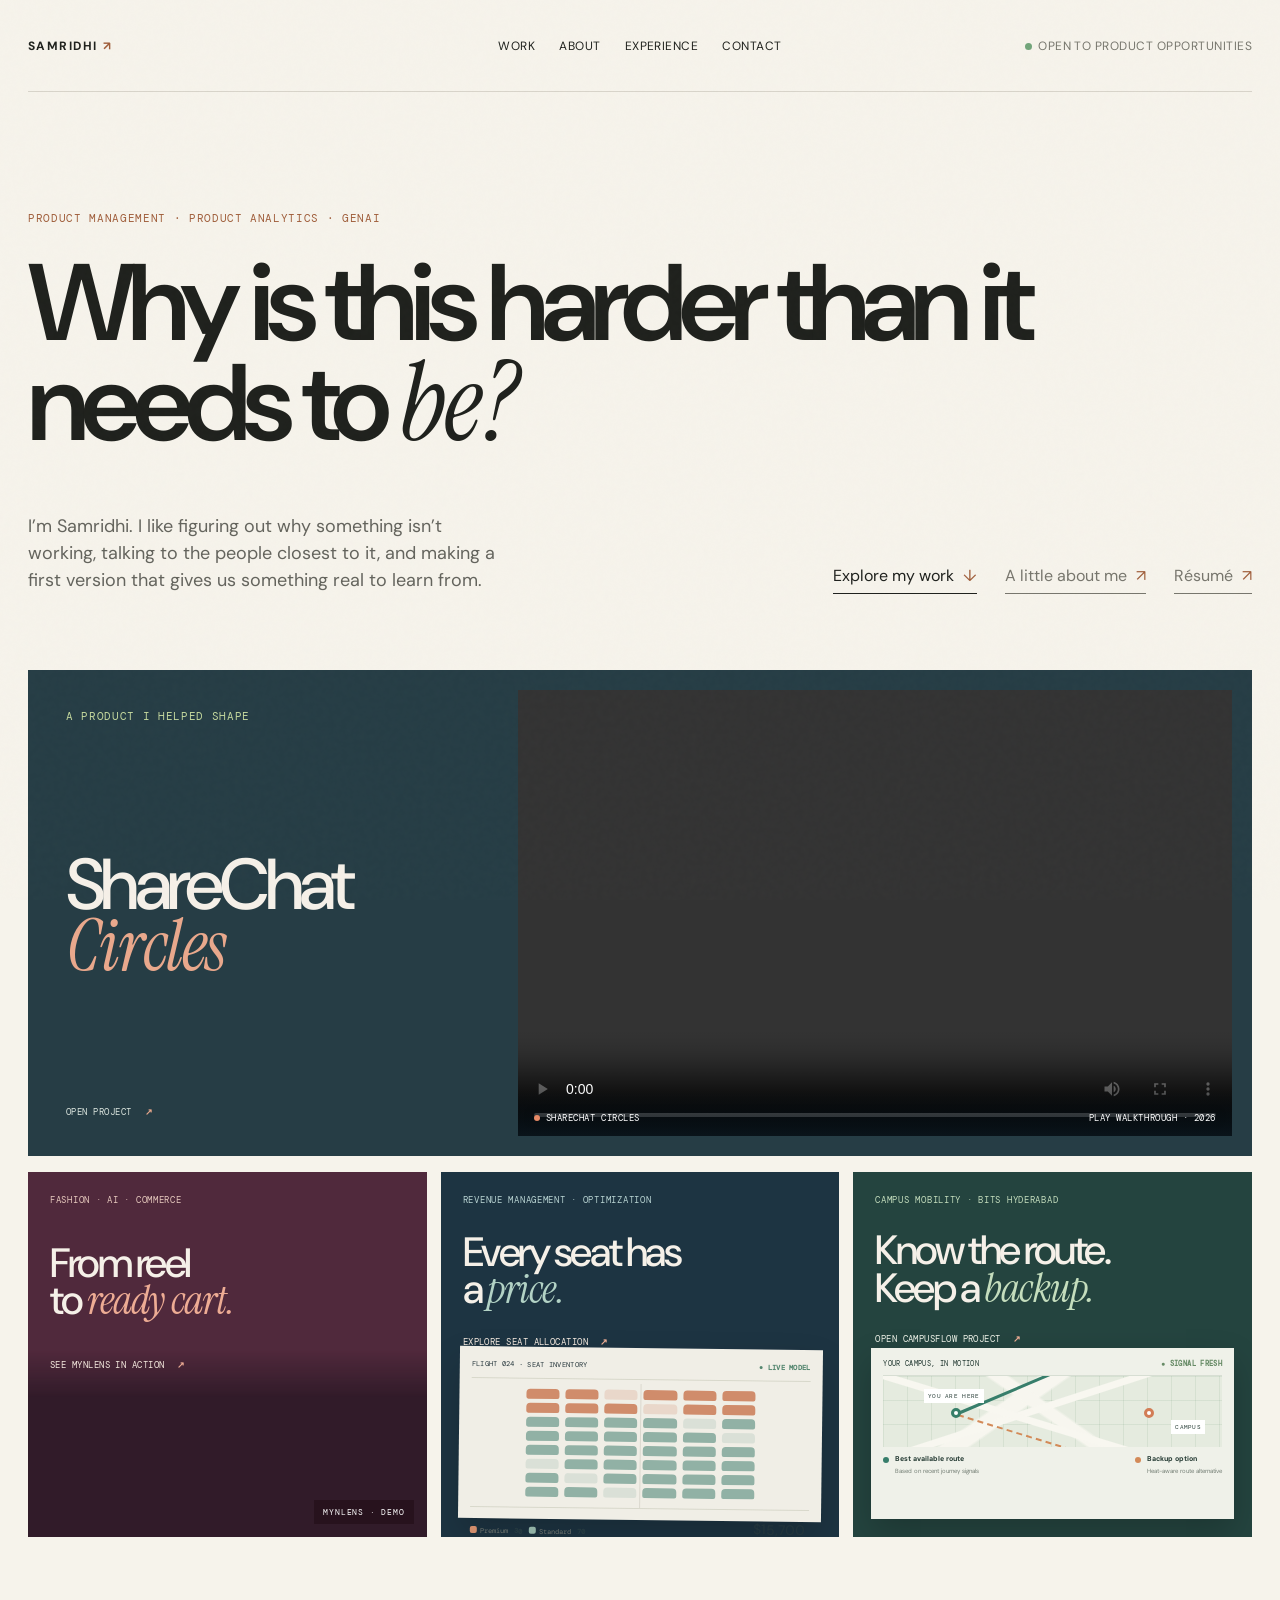
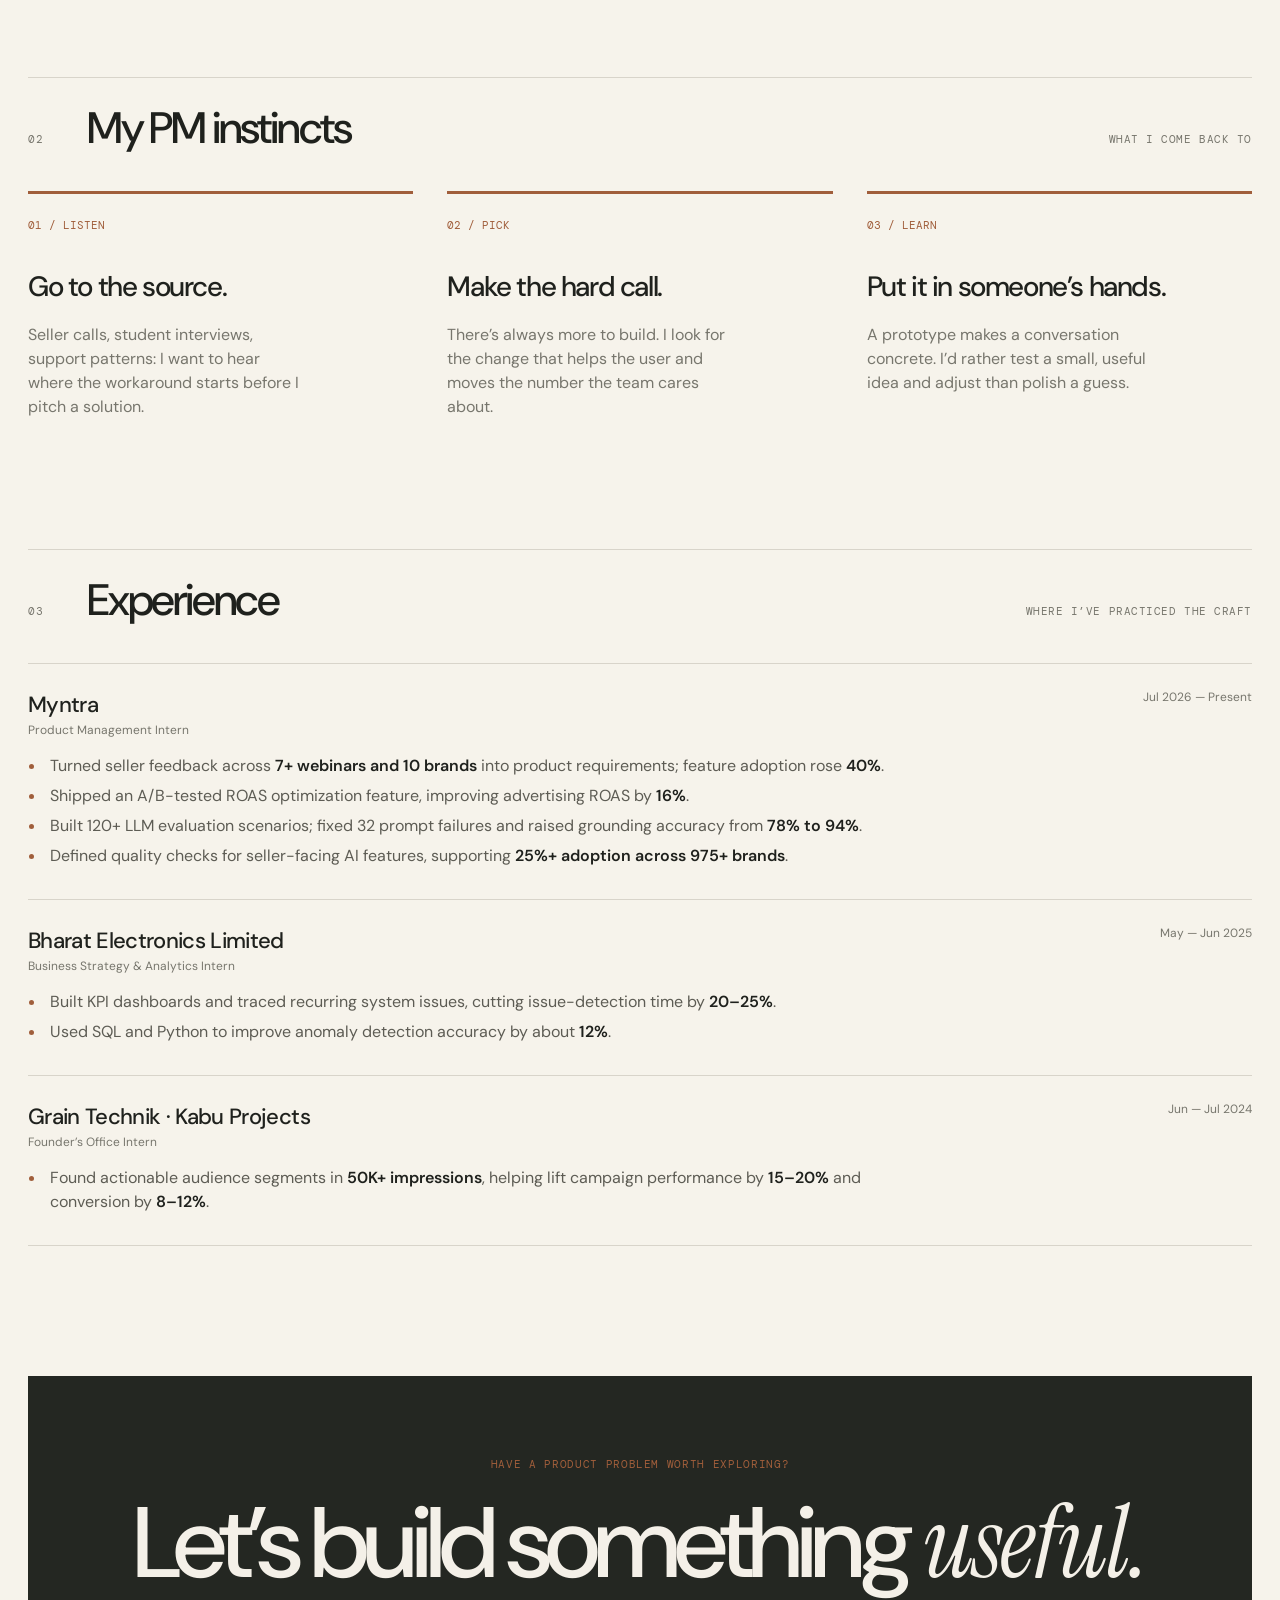
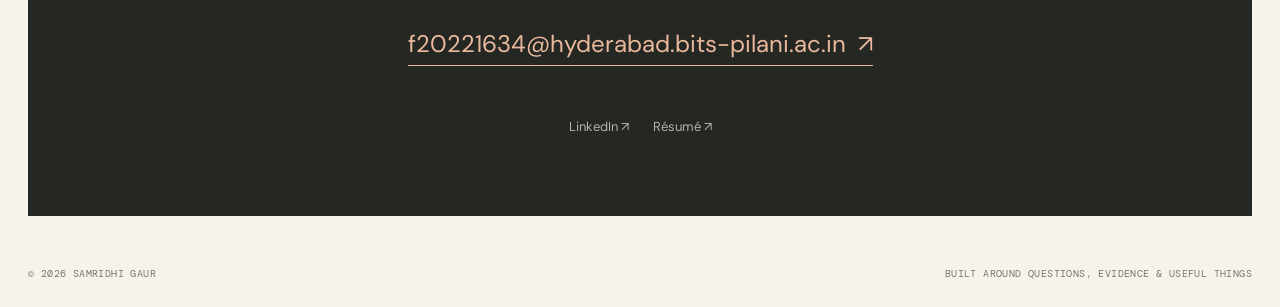
==== index.html @ df897f56 "Publish Samridhi Gaur product portfolio" ====
<!doctype html>
<html lang="en">
<head>
  <meta charset="UTF-8" />
  <meta name="viewport" content="width=device-width, initial-scale=1.0" />
  <meta name="description" content="Samridhi Gaur — product thinker, builder, and analytics-minded problem solver." />
  <title>Samridhi Gaur — Product Thinker & Builder</title>
  <link rel="preconnect" href="https://fonts.googleapis.com">
  <link rel="preconnect" href="https://fonts.gstatic.com" crossorigin>
  <link href="https://fonts.googleapis.com/css2?family=DM+Mono:wght@400;500&family=DM+Sans:wght@400;500;600;700&family=Instrument+Serif:ital@0;1&display=swap" rel="stylesheet">
  <link rel="stylesheet" href="styles.css" />
</head>
<body>
  <div class="grain" aria-hidden="true"></div>
  <header class="site-header page-width">
    <a class="brand" href="#top" aria-label="Samridhi Gaur home">SAMRIDHI<span>↗</span></a>
    <nav class="nav" aria-label="Primary navigation">
      <a href="#top">Work</a>
      <a href="about.html">About</a>
      <a href="#experience">Experience</a>
      <a href="#contact">Contact</a>
    </nav>
    <a class="availability" href="mailto:f20221634@hyderabad.bits-pilani.ac.in"><i></i>Open to product opportunities</a>
  </header>

  <main id="top">
    <section class="hero page-width">
      <div class="eyebrow">Product management · Product analytics · GenAI</div>
      <h1>Why is this harder than it needs to <em>be?</em></h1>
      <div class="hero-bottom">
        <p class="hero-copy">I’m Samridhi. I like figuring out why something isn’t working, talking to the people closest to it, and making a first version that gives us something real to learn from.</p>
        <div class="hero-links"><a class="text-link" href="#top">Explore my work <span>↓</span></a><a class="text-link muted" href="about.html">A little about me <span>↗</span></a><a class="text-link muted" href="resume-extract.txt" target="_blank" rel="noreferrer">Résumé <span>↗</span></a></div>
      </div>
      <article class="hero-product" aria-label="ShareChat Circles featured project" data-open-case="sharechat" role="button" tabindex="0">
        <div class="hero-product-copy"><span class="eyebrow">A product I helped shape</span><strong>ShareChat<br><em>Circles</em></strong><span class="hero-product-cta">Open project <b>↗</b></span></div>
        <div class="hero-product-window"><video class="sharechat-film" src="assets/sharechat-circles-walkthrough.mp4" controls playsinline preload="metadata" aria-label="ShareChat Circles prototype walkthrough"></video><div class="hero-film-caption"><span><i></i>ShareChat Circles</span><span>Play walkthrough · 2026</span></div></div>
      </article>
      <div class="cover-projects" aria-label="Featured product work">
        <a class="cover-project cover-project--myntra" href="#top" data-open-case="myntra">
          <div class="cover-project-copy"><span class="cover-kicker">Fashion · AI · commerce</span><strong>From reel<br>to <em>ready cart.</em></strong><span class="cover-project-link">See MynLens in action <b>↗</b></span></div>
          <div class="cover-film"><iframe title="MynLens demo video" src="https://drive.google.com/file/d/1u01HY8ynZT72AyUvMCcrLBIAkP3cNx_E/preview" loading="lazy"></iframe><span class="film-stamp">MYNLENS · DEMO</span></div>
        </a>
        <a class="cover-project cover-project--airline" href="#top" data-open-case="airline">
          <div class="cover-project-copy"><span class="cover-kicker">Revenue management · Optimization</span><strong>Every seat has<br>a <em>price.</em></strong><span class="cover-project-link">Explore seat allocation <b>↗</b></span></div>
          <div class="airline-cover-ui" aria-hidden="true"><div class="airline-ui-top"><span>FLIGHT 024 · SEAT INVENTORY</span><b>● LIVE MODEL</b></div><div class="aircraft-map"><div class="plane-spine"></div><div class="seat-map" id="cover-seat-map"></div></div><div class="airline-ui-bottom"><span><i class="seat-key seat-key--premium"></i>Premium <b>30</b></span><span><i class="seat-key seat-key--standard"></i>Standard <b>70</b></span><strong>$15,700 <small>modeled yield</small></strong></div></div>
        </a>
        <a class="cover-project cover-project--campusflow" href="#" data-open-case="campusflow" aria-label="Open the CampusFlow project details">
          <div class="cover-project-copy"><span class="cover-kicker">Campus mobility · BITS Hyderabad</span><strong>Know the route.<br>Keep a <em>backup.</em></strong><span class="cover-project-link">Open CampusFlow project <b>↗</b></span></div>
          <div class="campus-cover-ui" aria-hidden="true"><div class="campus-ui-header"><span>YOUR CAMPUS, IN MOTION</span><b>● SIGNAL FRESH</b></div><div class="campus-map"><div class="map-road map-road--one"></div><div class="map-road map-road--two"></div><div class="route-line route-line--main"></div><div class="route-line route-line--backup"></div><i class="map-stop map-stop--start"></i><i class="map-stop map-stop--end"></i><span class="map-pin-label">YOU ARE HERE</span><span class="map-destination">CAMPUS</span></div><div class="campus-route-options"><span><i class="route-dot route-dot--main"></i><b>Best available route</b><small>Based on recent journey signals</small></span><span><i class="route-dot route-dot--backup"></i><b>Backup option</b><small>Heat-aware route alternative</small></span></div></div>
        </a>
      </div>
    </section>

    <section class="thinking page-width section-space">
      <div class="section-heading"><span class="section-index">02</span><h2>My PM instincts</h2><span class="section-note">What I come back to</span></div>
      <div class="thinking-grid">
        <div class="thinking-statement"><span class="scribble">01 / LISTEN</span><h3>Go to the source.</h3><p>Seller calls, student interviews, support patterns: I want to hear where the workaround starts before I pitch a solution.</p></div>
        <div class="thinking-statement"><span class="scribble">02 / PICK</span><h3>Make the hard call.</h3><p>There’s always more to build. I look for the change that helps the user and moves the number the team cares about.</p></div>
        <div class="thinking-statement"><span class="scribble">03 / LEARN</span><h3>Put it in someone’s hands.</h3><p>A prototype makes a conversation concrete. I’d rather test a small, useful idea and adjust than polish a guess.</p></div>
      </div>
    </section>

    <section id="experience" class="experience page-width section-space">
      <div class="section-heading"><span class="section-index">03</span><h2>Experience</h2><span class="section-note">Where I’ve practiced the craft</span></div>
      <div class="experience-list">
        <article class="experience-card"><div class="experience-card-head"><div><h3>Myntra</h3><p>Product Management Intern</p></div><span>Jul 2026 — Present</span></div><ul><li>Turned seller feedback across <b>7+ webinars and 10 brands</b> into product requirements; feature adoption rose <b>40%</b>.</li><li>Shipped an A/B-tested ROAS optimization feature, improving advertising ROAS by <b>16%</b>.</li><li>Built 120+ LLM evaluation scenarios; fixed 32 prompt failures and raised grounding accuracy from <b>78% to 94%</b>.</li><li>Defined quality checks for seller-facing AI features, supporting <b>25%+ adoption across 975+ brands</b>.</li></ul></article>
        <article class="experience-card"><div class="experience-card-head"><div><h3>Bharat Electronics Limited</h3><p>Business Strategy & Analytics Intern</p></div><span>May — Jun 2025</span></div><ul><li>Built KPI dashboards and traced recurring system issues, cutting issue-detection time by <b>20–25%</b>.</li><li>Used SQL and Python to improve anomaly detection accuracy by about <b>12%</b>.</li></ul></article>
        <article class="experience-card"><div class="experience-card-head"><div><h3>Grain Technik · Kabu Projects</h3><p>Founder’s Office Intern</p></div><span>Jun — Jul 2024</span></div><ul><li>Found actionable audience segments in <b>50K+ impressions</b>, helping lift campaign performance by <b>15–20%</b> and conversion by <b>8–12%</b>.</li></ul></article>
      </div>
    </section>

    <section id="contact" class="contact page-width section-space"><div class="contact-inner"><div class="eyebrow">Have a product problem worth exploring?</div><h2>Let’s build something <em>useful.</em></h2><a class="contact-email" href="mailto:f20221634@hyderabad.bits-pilani.ac.in">f20221634@hyderabad.bits-pilani.ac.in <span>↗</span></a><div class="contact-links"><a href="https://linkedin.com/in/samridhi-gaur-a71750257" target="_blank" rel="noreferrer">LinkedIn ↗</a><a href="resume-extract.txt" target="_blank" rel="noreferrer">Résumé ↗</a></div></div></section>
  </main>

  <footer class="footer page-width"><span>© 2026 Samridhi Gaur</span><span>Built around questions, evidence & useful things</span></footer>

  <dialog class="case-dialog" aria-labelledby="case-title">
    <button class="dialog-close" type="button" aria-label="Close case study">×</button>
    <div class="dialog-content"><div class="eyebrow" id="case-kicker"></div><h2 id="case-title"></h2><p class="dialog-summary" id="case-summary"></p><div class="case-stats" id="case-stats"></div><div class="case-body" id="case-body"></div><div class="dialog-actions" id="case-actions"></div></div>
  </dialog>
  <script src="script.js"></script>
</body>
</html>
---- styles.css ----
:root{--ink:#1f211d;--muted:#77766d;--line:#d8d4ca;--paper:#f6f3eb;--sage:#d6e2d7;--clay:#ead8c8;--blue:#cfe0e4;--cream:#eee8d6;--dark:#242722;--accent:#a05e3b;--serif:"Instrument Serif",Georgia,serif;--sans:"DM Sans",Arial,sans-serif;--mono:"DM Mono",monospace}
*{box-sizing:border-box}html{scroll-behavior:smooth}body{margin:0;background:var(--paper);color:var(--ink);font-family:var(--sans);font-size:16px;line-height:1.5}.grain{position:fixed;inset:0;pointer-events:none;opacity:.05;background-image:url("data:image/svg+xml,%3Csvg viewBox='0 0 180 180' xmlns='http://www.w3.org/2000/svg'%3E%3Cfilter id='n'%3E%3CfeTurbulence type='fractalNoise' baseFrequency='.8' numOctaves='4' stitchTiles='stitch'/%3E%3C/filter%3E%3Crect width='100%25' height='100%25' filter='url(%23n)' opacity='.35'/%3E%3C/svg%3E");z-index:5}.page-width{width:min(1240px,calc(100% - 56px));margin-inline:auto}.site-header{height:92px;display:grid;grid-template-columns:1fr auto 1fr;align-items:center;border-bottom:1px solid var(--line);font-size:12px;letter-spacing:.04em;text-transform:uppercase}.brand{font-weight:700;color:var(--ink);text-decoration:none;letter-spacing:.12em}.brand span{color:var(--accent);margin-left:5px}.nav{display:flex;gap:24px}.nav a,.availability,.text-link,.contact-links a{color:inherit;text-decoration:none}.nav a:hover,.contact-links a:hover,.text-link:hover{color:var(--accent)}.availability{justify-self:end;color:var(--muted)}.availability i{display:inline-block;width:7px;height:7px;background:#72a57a;border-radius:50%;margin-right:6px}.hero{padding:118px 0 110px}.eyebrow{font-family:var(--mono);font-size:11px;letter-spacing:.06em;text-transform:uppercase;color:var(--accent)}h1,h2,h3,p{margin:0}h1{font-size:clamp(52px,8.5vw,116px);line-height:.92;letter-spacing:-.065em;max-width:1060px;font-weight:600;margin-top:26px}em{font-family:var(--serif);font-weight:400;letter-spacing:-.02em}.hero-bottom{display:flex;justify-content:space-between;align-items:flex-end;gap:40px;margin-top:60px}.hero-copy{max-width:470px;color:#64645d;font-size:18px;line-height:1.5}.hero-links{display:flex;gap:28px;align-items:center}.text-link{border-bottom:1px solid currentColor;padding-bottom:5px}.text-link span{color:var(--accent);margin-left:5px}.text-link.muted{color:var(--muted)}.section-space{padding-top:30px;padding-bottom:100px}.section-heading{display:grid;grid-template-columns:45px 1fr auto;align-items:baseline;gap:14px;border-top:1px solid var(--line);padding-top:17px;margin-bottom:30px}.section-index,.section-note{font-family:var(--mono);font-size:11px;color:var(--muted);text-transform:uppercase;letter-spacing:.05em}.section-heading h2{font-size:clamp(28px,4vw,44px);letter-spacing:-.05em;font-weight:500}.project-grid{display:grid;grid-template-columns:repeat(2,1fr);gap:16px}.project-card{min-height:370px;padding:24px;display:flex;flex-direction:column;justify-content:space-between;transition:transform .25s ease,box-shadow .25s ease}.project-card:hover{transform:translateY(-5px);box-shadow:0 16px 30px rgba(30,32,28,.08)}.project-card--feature{grid-column:span 2;min-height:410px;background:var(--dark);color:#f4f0e8}.project-card--sage{background:var(--sage)}.project-card--clay{background:var(--clay)}.project-card--blue{background:var(--blue)}.project-card--ink{background:#2a2d29;color:#f4f0e8}.project-card--cream{background:var(--cream)}.project-top,.project-bottom{display:flex;justify-content:space-between;align-items:center;gap:20px}.tag,.year{font-family:var(--mono);font-size:10px;letter-spacing:.05em;text-transform:uppercase;opacity:.7}.project-card h3{font-size:clamp(30px,5vw,60px);letter-spacing:-.06em;line-height:.95;max-width:630px;font-weight:500;margin-bottom:16px}.project-card p{max-width:520px;font-size:17px;line-height:1.4;opacity:.75}.project-bottom{font-size:12px;letter-spacing:.03em;opacity:.72}.case-link{font:inherit;color:inherit;border:0;background:none;padding:0;cursor:pointer;border-bottom:1px solid currentColor;padding-bottom:4px}.case-link span{color:var(--accent);margin-left:5px}.thinking-grid{display:grid;grid-template-columns:repeat(3,1fr);gap:34px}.thinking-statement{border-top:3px solid var(--accent);padding-top:18px}.scribble{font-family:var(--mono);font-size:11px;color:var(--accent)}.thinking-statement h3{font-size:28px;letter-spacing:-.05em;margin:30px 0 15px;font-weight:500}.thinking-statement p{color:var(--muted);max-width:280px}.experience-list{border-bottom:1px solid var(--line)}.experience-row{display:grid;grid-template-columns:1.35fr 1fr 1fr;gap:20px;align-items:center;border-top:1px solid var(--line);padding:22px 0}.experience-row h3{font-size:22px;font-weight:500;letter-spacing:-.03em}.experience-row p,.experience-row span,.experience-row strong{font-size:13px;color:var(--muted);font-weight:400}.experience-row strong{color:var(--ink);justify-self:end}.about-grid{display:grid;grid-template-columns:1.2fr 1fr;gap:90px}.about-lead{font-size:clamp(25px,3vw,40px);line-height:1.15;letter-spacing:-.04em}.about-lead p+p{margin-top:24px}.about-facts{border-top:1px solid var(--line)}.about-facts div{display:flex;justify-content:space-between;gap:20px;border-bottom:1px solid var(--line);padding:14px 0;font-size:13px}.about-facts span{color:var(--muted)}.about-facts strong{font-weight:500;text-align:right;max-width:250px}.contact{padding-bottom:50px}.contact-inner{background:var(--dark);color:#f4f0e8;padding:80px 8%;text-align:center}.contact h2{font-size:clamp(48px,8vw,100px);line-height:.9;letter-spacing:-.06em;font-weight:500;margin:25px auto 38px}.contact-email{color:#eab89d;font-size:clamp(16px,2vw,24px);text-decoration:none;border-bottom:1px solid currentColor;padding-bottom:6px}.contact-email span{margin-left:6px}.contact-links{display:flex;justify-content:center;gap:24px;margin-top:55px;font-size:13px;color:#b1b3aa}.footer{display:flex;justify-content:space-between;padding:0 0 26px;color:var(--muted);font-family:var(--mono);font-size:10px;text-transform:uppercase;letter-spacing:.04em}.case-dialog{width:min(860px,calc(100% - 28px));max-height:88vh;border:0;padding:0;background:var(--paper);color:var(--ink);box-shadow:0 24px 80px rgba(0,0,0,.22)}.case-dialog::backdrop{background:rgba(22,24,20,.55);backdrop-filter:blur(4px)}.dialog-content{padding:48px}.dialog-close{position:absolute;right:22px;top:16px;border:0;background:none;color:var(--muted);font-size:30px;line-height:1;cursor:pointer}.case-dialog h2{font-size:clamp(38px,6vw,72px);letter-spacing:-.06em;line-height:.95;margin:16px 0}.dialog-summary{font-size:20px;line-height:1.35;color:var(--muted);max-width:660px}.case-stats{display:grid;grid-template-columns:repeat(3,1fr);gap:12px;margin:36px 0}.case-stat{background:#ebe6da;padding:18px}.case-stat strong{display:block;font-size:28px;letter-spacing:-.05em;font-weight:500}.case-stat span{font-family:var(--mono);font-size:10px;text-transform:uppercase;color:var(--muted)}.case-body{border-top:1px solid var(--line);padding-top:26px}.case-body h3{font-size:16px;margin:22px 0 5px;font-weight:600}.case-body p{color:#65645c;max-width:680px}.case-body ul{margin:8px 0 0;padding-left:18px;color:#65645c}.dialog-actions{display:flex;gap:22px;margin-top:30px;flex-wrap:wrap}.dialog-actions a{color:var(--accent);font-family:var(--mono);font-size:11px;text-transform:uppercase;text-decoration:none;border-bottom:1px solid currentColor;padding-bottom:4px}@media(max-width:760px){.page-width{width:min(100% - 32px,1240px)}.site-header{height:auto;padding:20px 0;grid-template-columns:1fr auto;gap:14px}.nav{order:3;grid-column:1/-1;justify-content:space-between;gap:8px;width:100%;border-top:1px solid var(--line);padding-top:14px}.availability{display:none}.hero{padding:76px 0 72px}.hero-bottom{display:block;margin-top:40px}.hero-links{margin-top:28px}.project-grid{grid-template-columns:1fr}.project-card--feature{grid-column:span 1}.project-card{min-height:310px}.thinking-grid,.about-grid{grid-template-columns:1fr;gap:30px}.experience-row{grid-template-columns:1fr 1fr}.experience-row strong{grid-column:1/-1;justify-self:start}.section-note{display:none}.dialog-content{padding:36px 24px}.case-stats{grid-template-columns:1fr}.footer{display:block}.footer span{display:block;margin-top:8px}}
.product-lab{margin-top:34px;background:#ebe6da;padding:22px;color:var(--ink)}.lab-heading{display:flex;justify-content:space-between;align-items:flex-start;gap:16px;border-bottom:1px solid #d5cec0;padding-bottom:15px;margin-bottom:20px}.lab-heading h3{margin:4px 0 0;font-size:25px;letter-spacing:-.04em;font-weight:500}.lab-kicker{font-family:var(--mono);font-size:10px;text-transform:uppercase;letter-spacing:.05em;color:var(--accent)}.lab-status{font-family:var(--mono);font-size:10px;text-transform:uppercase;color:#6c7467;white-space:nowrap}.lab-status i{display:inline-block;width:7px;height:7px;background:#75a77a;border-radius:50%;margin-right:5px}.airline-grid{display:grid;grid-template-columns:1fr 1.25fr;gap:28px;align-items:stretch}.lab-controls{display:flex;flex-direction:column;gap:8px}.lab-controls label{font-size:12px;color:#6b6a62;display:flex;justify-content:space-between}.lab-controls output{font-family:var(--mono);color:var(--ink)}.lab-controls input[type=range]{width:100%;accent-color:var(--accent);margin:1px 0 10px}.toggle-line{justify-content:flex-start!important;gap:8px;margin-top:7px;color:var(--ink)!important}.toggle-line input{accent-color:var(--accent)}.airline-result{display:flex;flex-direction:column;justify-content:center}.result-top{display:flex;justify-content:space-between;align-items:baseline;margin-bottom:18px}.result-top span{font-family:var(--mono);font-size:10px;text-transform:uppercase;color:#6b6a62}.result-top strong{font-size:30px;letter-spacing:-.05em;font-weight:500}.allocation-track{height:28px;background:#d5cec0;display:flex;overflow:hidden}.seat-segment{height:100%;transition:width .25s ease}.seat-segment--high{background:#2e4c5d}.seat-segment--low{background:#b76e4f}.allocation-legend{display:flex;gap:16px;flex-wrap:wrap;margin-top:12px;font-family:var(--mono);font-size:10px;text-transform:uppercase;color:#6b6a62}.legend-dot{display:inline-block;width:8px;height:8px;border-radius:50%;margin-right:4px}.legend-dot--high{background:#2e4c5d}.legend-dot--low{background:#b76e4f}.allocation-legend b{color:var(--ink);font-weight:500}.airline-note{font-size:13px;color:#6b6a62;margin-top:22px;max-width:400px}.sharechat-preview{display:flex;justify-content:center}.sharechat-phone{width:min(100%,390px);background:#162a3c;border-radius:26px;padding:12px;box-shadow:0 14px 30px rgba(25,40,51,.16)}.phone-bar{display:flex;justify-content:space-between;color:#eef1ee;font-family:var(--mono);font-size:9px;padding:4px 8px 11px}.phone-screen{background:#fbf6ef;border-radius:18px;padding:20px;min-height:354px;color:#162a3c}.phone-greeting{font-size:16px;font-weight:600}.phone-greeting span{color:#d45b91}.city-pill{display:inline-block;background:#edf3f6;color:#49718a;border-radius:999px;padding:6px 10px;font-size:10px;margin:18px 0 20px}.phone-title{font-size:23px;line-height:1.05;letter-spacing:-.06em;font-weight:600}.circle-card{display:flex;align-items:center;gap:10px;padding:13px 10px;border-radius:14px;margin-top:13px}.circle-card--pink{background:#f5d8e5}.circle-card--blue{background:#d8e8ed}.circle-icon{width:30px;height:30px;border-radius:10px;background:#fff;display:grid;place-items:center;font-weight:600}.circle-card div:nth-child(2){display:flex;flex-direction:column;flex:1}.circle-card strong{font-size:12px}.circle-card small{font-size:9px;color:#6e7774;margin-top:2px}.circle-card>span{font-size:16px;color:#d15c90}.phone-footnote{font-family:var(--mono);font-size:9px;color:#6b7776;margin-top:26px}.phone-back{font-size:10px;color:#70848c;margin-bottom:27px}.intro-avatar{width:50px;height:50px;border-radius:17px;background:#f5d8e5;display:grid;place-items:center;color:#d15c90;font-size:24px;margin-bottom:16px}.phone-copy{font-size:12px;line-height:1.45;color:#6d7776;margin-top:12px}.intro-video{border:1px dashed #cba5b7;padding:18px 12px;border-radius:13px;margin-top:20px;color:#a05477;font-size:11px;text-align:center}.intro-video span{display:block;font-size:18px;margin-top:6px}.safe-note{font-family:var(--mono);font-size:9px;color:#6e7774;margin-top:18px}.post-card{background:#eef3f1;padding:12px;border-radius:13px;margin-top:13px}.post-person{display:flex;align-items:center;gap:7px;font-size:10px}.mini-avatar{display:grid;place-items:center;width:23px;height:23px;border-radius:8px;background:#efbfd3}.mini-avatar--green{background:#b9d7c4}.post-card p{font-size:13px;margin:13px 0 8px}.post-replies{font-family:var(--mono);font-size:9px;color:#738179}.screen-tabs{display:flex;gap:5px;margin-top:10px}.screen-tab{flex:1;border:0;border-radius:9px;padding:8px 4px;background:#24445a;color:#b7c7cc;font:10px var(--mono);cursor:pointer}.screen-tab.is-active{background:#d15c90;color:#fff}@media(max-width:760px){.airline-grid{grid-template-columns:1fr;gap:20px}.lab-heading{display:block}.lab-status{display:block;margin-top:10px}.product-lab{padding:16px}.phone-screen{min-height:330px}}
.case-dialog{overflow:auto}.sharechat-lab{display:none}.prototype-stage{margin-top:34px;background:#142535;padding:12px;border-radius:18px;box-shadow:0 18px 36px rgba(20,37,53,.16)}.prototype-toolbar{display:flex;justify-content:space-between;align-items:center;gap:12px;color:#dfe8e6;font-family:var(--mono);font-size:10px;letter-spacing:.04em;text-transform:uppercase;padding:7px 8px 13px}.prototype-toolbar i{display:inline-block;width:7px;height:7px;border-radius:50%;background:#78c68d;margin-right:5px}.prototype-stage iframe{display:block;width:100%;height:680px;border:0;border-radius:12px;background:#f7f4ee}.prototype-caption{color:#aabbb8;font-size:12px;margin:12px 3px 1px}.prototype-stage + .prototype-caption{margin-bottom:0}@media(max-width:760px){.prototype-stage iframe{height:620px}.prototype-toolbar{display:block}.prototype-toolbar span{display:block;margin-bottom:5px}}
.hero-product{margin-top:76px;display:grid;grid-template-columns:.8fr 1.2fr;min-height:380px;background:#263d45;color:#f5f0e8;text-decoration:none;overflow:hidden;position:relative}.hero-product-copy{padding:38px;display:flex;flex-direction:column;align-items:flex-start;justify-content:space-between}.hero-product-copy .eyebrow{color:#c5d99e}.hero-product-copy>strong{font-size:clamp(38px,6vw,72px);line-height:.85;letter-spacing:-.065em;font-weight:500}.hero-product-copy>strong em{color:#e9a88c}.hero-product-cta{font-family:var(--mono);font-size:10px;text-transform:uppercase;letter-spacing:.05em;color:#dce6df}.hero-product-cta b{color:#e9a88c;margin-left:8px}.hero-product-window{align-self:center;margin:24px 24px 24px 0;background:#f6f3eb;box-shadow:0 22px 50px rgba(0,0,0,.2);transform:rotate(1.4deg);height:330px;overflow:hidden}.hero-window-bar{height:30px;background:#e6e1d8;display:flex;align-items:center;gap:10px;padding:0 10px;color:#72746e}.hero-window-bar>span{display:flex;gap:4px}.hero-window-bar i{width:6px;height:6px;border-radius:50%;background:#c87961}.hero-window-bar i:nth-child(2){background:#d6ad5b}.hero-window-bar i:nth-child(3){background:#72a27c}.hero-window-bar small{font:9px var(--mono);flex:1;text-align:center}.hero-window-bar b{font-size:13px}.hero-product-window iframe{width:100%;height:calc(100% - 50px);border:0;display:block;pointer-events:none}.hero-preview-caption{height:20px;font:9px var(--mono);text-transform:uppercase;letter-spacing:.05em;color:#6f746c;padding:3px 10px}.prototype-stage{border-radius:0}.walkthrough-layout{display:grid;grid-template-columns:.72fr 1.28fr;gap:18px;align-items:stretch}.walkthrough-steps{display:flex;flex-direction:column;gap:8px}.walkthrough-step{display:flex;align-items:flex-start;gap:12px;text-align:left;background:transparent;border:0;border-left:2px solid #cfc9bd;padding:15px 12px;color:var(--ink);cursor:pointer;transition:background .2s,border-color .2s}.walkthrough-step.is-active{background:#f7f3e9;border-color:#cf684d}.walkthrough-step>b{font:10px var(--mono);color:#b36b50;padding-top:2px}.walkthrough-step span{display:flex;flex-direction:column;gap:5px}.walkthrough-step strong{font-size:13px;font-weight:600}.walkthrough-step small{font-size:11px;line-height:1.4;color:#79786f}.walkthrough-player{background:#132738;padding:10px;min-width:0}.walkthrough-player-head{height:23px;display:flex;justify-content:space-between;color:#dce7e6;font:9px var(--mono);letter-spacing:.06em}.play-indicator{color:#9cb69f}.play-indicator i{display:inline-block;width:6px;height:6px;border-radius:50%;background:#72bd8c;margin-right:5px}.walkthrough-player iframe{display:block;width:100%;height:440px;border:0;background:#f7f4ee}.walkthrough-controls{display:flex;align-items:center;gap:10px;height:35px;color:#dce7e6;font:9px var(--mono)}.walkthrough-controls button{border:0;background:none;color:inherit;font-size:13px;cursor:pointer;padding:5px}.walkthrough-progress{height:2px;background:#52616b;flex:1}.walkthrough-progress span{display:block;height:100%;width:33%;background:#e78a66;transition:width .3s ease}.prototype-caption{margin-top:12px!important}@media(max-width:760px){.hero-product{grid-template-columns:1fr;margin-top:48px}.hero-product-copy{min-height:230px;padding:24px}.hero-product-window{margin:0 18px 22px;height:300px;transform:none}.walkthrough-layout{grid-template-columns:1fr}.walkthrough-steps{display:grid;grid-template-columns:1fr}.walkthrough-player iframe{height:420px}}
.hero-product-window{position:relative;height:auto;aspect-ratio:16/10;background:#132738;transform:none;margin:20px 20px 20px 0;box-shadow:none}.hero-window-bar{display:none}.hero-product-window iframe{display:none}.sharechat-film{width:100%;height:100%;display:block;object-fit:cover;background:#132738}.hero-film-caption{position:absolute;inset:auto 0 0;display:flex;justify-content:space-between;align-items:center;padding:22px 16px 12px;background:linear-gradient(transparent,rgba(12,24,32,.82));color:#fff;font:9px var(--mono);letter-spacing:.06em;text-transform:uppercase}.hero-film-caption i{display:inline-block;width:6px;height:6px;background:#e78a66;border-radius:50%;margin-right:6px}.prototype-stage.sharechat-film-stage{background:#142535;padding:14px}.sharechat-film-stage video{aspect-ratio:16/9;max-height:70vh;border-radius:3px;object-fit:contain}.sharechat-film-stage .prototype-toolbar{padding:6px 4px 14px}@media(max-width:760px){.hero-product-window{margin:0 14px 16px;aspect-ratio:4/3}.hero-product-window video{object-fit:contain}.sharechat-film-stage video{aspect-ratio:9/16;max-height:65vh}}
.cover-projects{display:grid;grid-template-columns:1fr 1fr;gap:14px;margin-top:16px}.cover-project{min-height:340px;position:relative;overflow:hidden;padding:26px;display:flex;justify-content:space-between;color:#f5f0e8;text-decoration:none}.cover-project--myntra{background:#50293c}.cover-project--airline{background:#1d3442}.cover-project-copy{position:relative;z-index:2;display:flex;flex-direction:column;align-items:flex-start;justify-content:space-between;min-width:45%}.cover-kicker{font:9px var(--mono);text-transform:uppercase;letter-spacing:.08em;color:#e6c9bd}.cover-project--airline .cover-kicker{color:#b9d4d3}.cover-project-copy strong{font-size:clamp(27px,4vw,48px);line-height:.92;letter-spacing:-.06em;font-weight:500}.cover-project-copy strong em{color:#edac94}.cover-project--airline .cover-project-copy strong em{color:#b2d2c5}.cover-project-link{font:9px var(--mono);text-transform:uppercase;letter-spacing:.05em;color:#f4e9de}.cover-project-link b{color:#edac94;margin-left:7px}.cover-film{position:absolute;right:0;top:0;width:54%;height:100%;overflow:hidden;background:#311b29;mask-image:linear-gradient(90deg,transparent 0%,#000 28%)}.cover-film iframe{position:absolute;inset:0;width:100%;height:100%;border:0;transform:scale(1.2);transform-origin:center;opacity:.9}.film-stamp{position:absolute;right:13px;bottom:13px;font:8px var(--mono);letter-spacing:.1em;color:#fff;background:rgba(32,13,23,.6);padding:7px 9px}.airline-cover-ui{align-self:center;width:54%;padding:17px 13px 12px;background:#f0eee6;color:#23343a;box-shadow:0 18px 36px rgba(0,0,0,.18);transform:rotate(1.7deg)}.airline-ui-top{display:flex;justify-content:space-between;gap:8px;border-bottom:1px solid #d8d8cb;padding-bottom:9px;font:7px var(--mono);letter-spacing:.04em}.airline-ui-top b{color:#54866f;font-size:7px}.aircraft-map{position:relative;padding:12px 14px 9px}.plane-spine{position:absolute;top:4px;bottom:0;left:50%;width:1px;background:#dad8ce}.seat-map{display:grid;grid-template-columns:repeat(6,1fr);gap:5px 7px;position:relative}.mini-seat{height:13px;border-radius:4px 4px 2px 2px;background:#91b1a5}.mini-seat--premium{background:#d08c6b}.mini-seat--open{opacity:.23}.airline-ui-bottom{border-top:1px solid #d8d8cb;padding-top:10px;display:flex;align-items:center;gap:10px;font:7px var(--mono);color:#71756f}.airline-ui-bottom span{white-space:nowrap}.airline-ui-bottom b{color:#263a40;margin-left:2px}.airline-ui-bottom strong{margin-left:auto;color:#22343b;font:500 16px var(--sans);white-space:nowrap}.airline-ui-bottom small{display:block;font:6px var(--mono);text-transform:uppercase;letter-spacing:.04em;color:#7b8079}.seat-key{display:inline-block;width:7px;height:7px;background:#d08c6b;margin-right:3px;border-radius:2px}.seat-key--standard{background:#91b1a5}.reel-film-grid{display:grid;grid-template-columns:1fr 1fr;gap:12px;margin:20px 0 28px}.reel-film{background:#172a37;padding:10px}.reel-film-label{font:9px var(--mono);letter-spacing:.06em;color:#dce7e6;padding:3px 2px 10px}.reel-film iframe{width:100%;height:270px;border:0;display:block;background:#111}.case-body>.reel-film-grid~h3{margin-top:12px}@media(max-width:760px){.cover-projects{grid-template-columns:1fr}.cover-project{min-height:300px}.cover-project-copy{min-width:48%}.airline-cover-ui{width:55%;padding:14px 10px 9px}.airline-ui-bottom{gap:5px}.airline-ui-bottom strong{font-size:13px}.reel-film-grid{grid-template-columns:1fr}.reel-film iframe{height:240px}}
.cover-projects{grid-template-columns:repeat(3,minmax(0,1fr))}.cover-project{min-height:365px;padding:22px;display:block}.cover-project-copy{min-width:0;height:100%;max-width:100%}.cover-project-copy strong{font-size:clamp(26px,3.2vw,42px)}.cover-film{top:auto;bottom:0;width:100%;height:51%;mask-image:linear-gradient(180deg,transparent 0%,#000 25%)}.cover-film iframe{transform:scale(1.08)}.cover-project--myntra .cover-project-copy{height:55%}.cover-project--airline .cover-project-copy{height:48%}.airline-cover-ui{position:absolute;bottom:18px;left:18px;width:calc(100% - 36px);height:47%;padding:13px 12px 10px;transform:rotate(.7deg);display:flex;flex-direction:column;justify-content:space-between}.aircraft-map{flex:1;display:flex;align-items:center;justify-content:center;padding:10px}.seat-map{width:72%;grid-template-columns:repeat(6,1fr);gap:4px 6px}.mini-seat{height:10px}.airline-ui-bottom{gap:7px}.airline-ui-bottom strong{font-size:14px}.cover-project--campusflow{background:#24443f}.cover-project--campusflow .cover-kicker{color:#c4ddbd}.cover-project--campusflow .cover-project-copy{height:47%}.cover-project--campusflow .cover-project-copy strong em{color:#c4ddbd}.cover-project--campusflow .cover-project-link{color:#edf1e7}.campus-cover-ui{position:absolute;bottom:18px;left:18px;right:18px;height:47%;background:#eff1e9;color:#233932;padding:11px 12px;box-shadow:0 14px 32px rgba(0,0,0,.2)}.campus-ui-header{display:flex;justify-content:space-between;border-bottom:1px solid #d7ded3;padding-bottom:7px;font:7px var(--mono);letter-spacing:.05em}.campus-ui-header b{color:#678b66}.campus-map{height:48%;position:relative;overflow:hidden;background-color:#e5ebdf;background-image:linear-gradient(35deg,transparent 46%,#f7f6ef 47%,#f7f6ef 51%,transparent 52%),linear-gradient(145deg,transparent 35%,#f7f6ef 36%,#f7f6ef 42%,transparent 43%),linear-gradient(90deg,rgba(114,150,118,.13) 1px,transparent 1px),linear-gradient(rgba(114,150,118,.13) 1px,transparent 1px);background-size:100% 100%,100% 100%,24px 24px,24px 24px}.map-road{position:absolute;height:7px;background:#f8f7f0;transform:rotate(-18deg);width:120%;left:-8%}.map-road--one{top:33%}.map-road--two{top:70%;transform:rotate(17deg)}.route-line{position:absolute;left:22%;top:50%;width:58%;height:3px;transform:rotate(-23deg);transform-origin:left;background:#377e6b}.route-line--backup{left:22%;top:53%;width:53%;height:2px;border-top:2px dashed #d38a58;background:transparent;transform:rotate(17deg)}.map-stop{position:absolute;width:10px;height:10px;border:3px solid #367e69;background:#fff;border-radius:50%;top:45%}.map-stop--start{left:20%}.map-stop--end{left:77%;border-color:#d27d56}.map-pin-label,.map-destination{position:absolute;font:6px var(--mono);letter-spacing:.05em;background:#fff;padding:3px 4px}.map-pin-label{left:12%;top:18%}.map-destination{right:5%;bottom:18%}.campus-route-options{display:flex;justify-content:space-between;gap:8px;padding-top:7px}.campus-route-options span{position:relative;padding-left:12px;display:flex;flex-direction:column;gap:2px}.route-dot{position:absolute;left:0;top:3px;width:6px;height:6px;border-radius:50%;background:#377e6b}.route-dot--backup{background:#d38a58}.campus-route-options b{font-size:7px}.campus-route-options small{font-size:6px;color:#747f75}@media(max-width:900px){.cover-projects{grid-template-columns:repeat(2,minmax(0,1fr))}.cover-project{min-height:340px}.cover-project--campusflow{grid-column:span 2}.cover-project-copy strong{font-size:clamp(28px,4vw,42px)}}@media(max-width:760px){.cover-projects{grid-template-columns:1fr}.cover-project--campusflow{grid-column:auto}.cover-project{min-height:315px}.cover-project-copy strong{font-size:38px}}
.hero-product-cta{border:0;background:transparent;padding:0;font:9px var(--mono);text-align:left;cursor:pointer}.demo-invite{margin-top:22px;color:#65645c;font-size:13px}.cover-project--campusflow{cursor:pointer}
.experience-card{padding:24px 0 28px;border-top:1px solid var(--line)}.experience-card-head{display:flex;justify-content:space-between;align-items:flex-start;gap:24px;margin-bottom:12px}.experience-card-head h3{font-size:22px;font-weight:500;letter-spacing:-.03em}.experience-card-head p,.experience-card-head>span{font-size:12px;color:var(--muted)}.experience-card ul{margin:0;padding-left:18px;max-width:900px;color:#5d5c54}.experience-card li{padding:3px 0 3px 4px}.experience-card li::marker{color:var(--accent)}.experience-card b{color:var(--ink);font-weight:600}.about-page-top{display:flex;justify-content:space-between;align-items:center;padding-top:40px}.about-main{min-height:calc(100vh - 150px)}.about-intro{display:grid;grid-template-columns:1.4fr .6fr;gap:70px;align-items:end;padding:92px 0 78px}.about-intro h1{font-size:clamp(58px,9vw,112px);margin:20px 0 30px;max-width:850px}.about-intro-copy>p{max-width:650px;font-size:21px;line-height:1.5;color:#626159}.about-note{border-left:1px solid var(--line);padding:4px 0 4px 24px;color:#69685f}.about-note p{font-family:var(--serif);font-size:25px;line-height:1.3;margin-top:14px}.about-details{display:grid;grid-template-columns:1.15fr .85fr;gap:100px;border-top:1px solid var(--line);padding:28px 0 80px}.about-story h2{font-size:clamp(34px,5vw,58px);line-height:1;letter-spacing:-.05em;font-weight:500;margin:24px 0}.about-story>p{max-width:670px;color:#626159;margin-top:16px;font-size:17px}.about-side{padding-top:2px}.about-facts{border-top:1px solid var(--line)}.about-facts div{display:flex;justify-content:space-between;gap:20px;border-bottom:1px solid var(--line);padding:15px 0;font-size:13px}.about-facts span{color:var(--muted)}.about-facts strong{font-weight:500;text-align:right;max-width:250px}.about-extra{border-top:1px solid var(--line);margin-top:48px;padding-top:20px}.about-extra p{font-family:var(--serif);font-size:24px;line-height:1.35;margin-top:14px}.about-end{border-top:1px solid var(--line);padding:25px 0 75px;display:flex;justify-content:space-between;align-items:center}.about-end p{font-size:18px}.about-end .text-link{color:var(--accent);text-decoration:none}.nav a[aria-current=page]{color:var(--accent)}
@media(max-width:760px){.experience-card-head{display:block}.experience-card-head>span{display:block;margin-top:5px}.about-intro,.about-details{grid-template-columns:1fr;gap:32px}.about-intro{padding:62px 0 50px}.about-intro-copy>p{font-size:18px}.about-note{margin-left:10px}.about-details{padding-bottom:50px}.about-end{align-items:flex-start;gap:18px;flex-direction:column}.about-page-top{padding-top:26px}}
.about-portrait{margin:0;max-width:360px;justify-self:end;width:100%;position:relative}.about-portrait img{display:block;width:100%;aspect-ratio:4/5;object-fit:cover;object-position:54% 47%;filter:saturate(.84)}.about-portrait figcaption{font:10px var(--mono);text-transform:uppercase;letter-spacing:.04em;color:var(--muted);margin-top:10px}@media(max-width:760px){.about-portrait{max-width:420px;justify-self:start}}
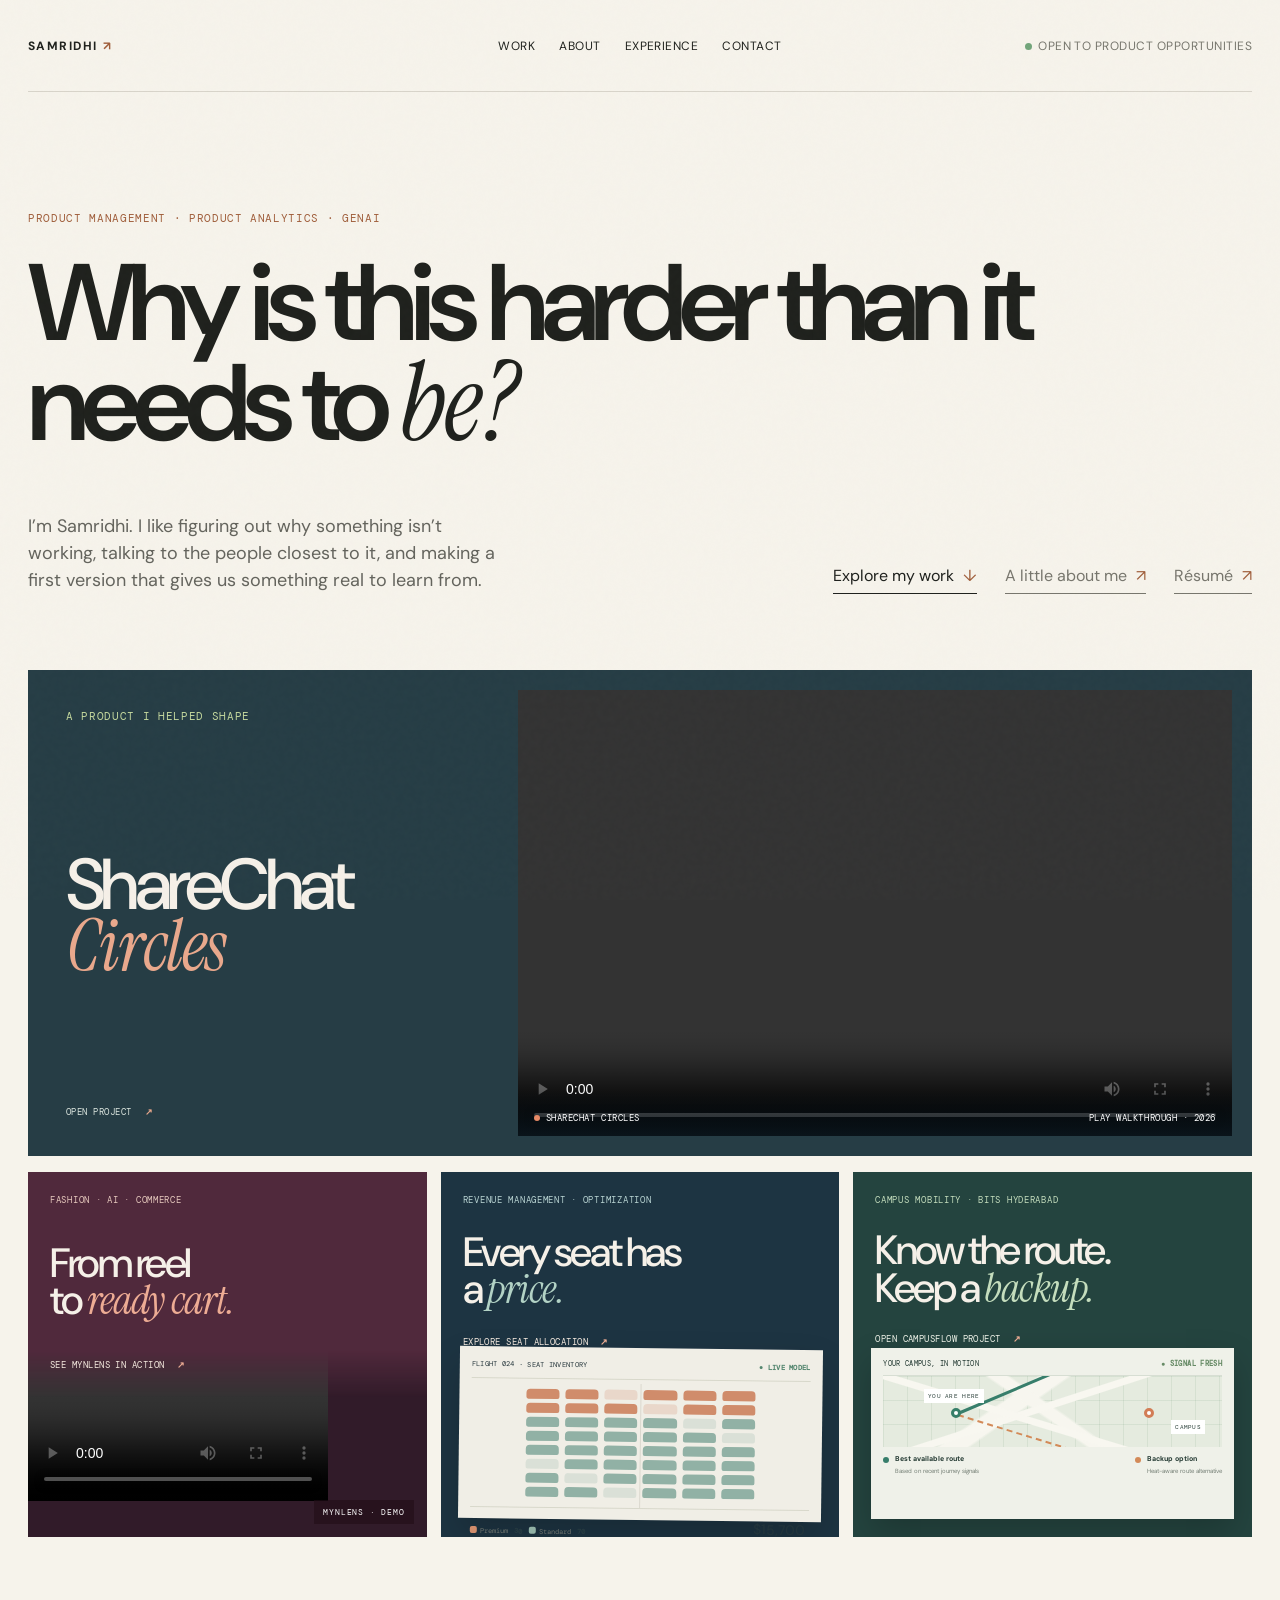
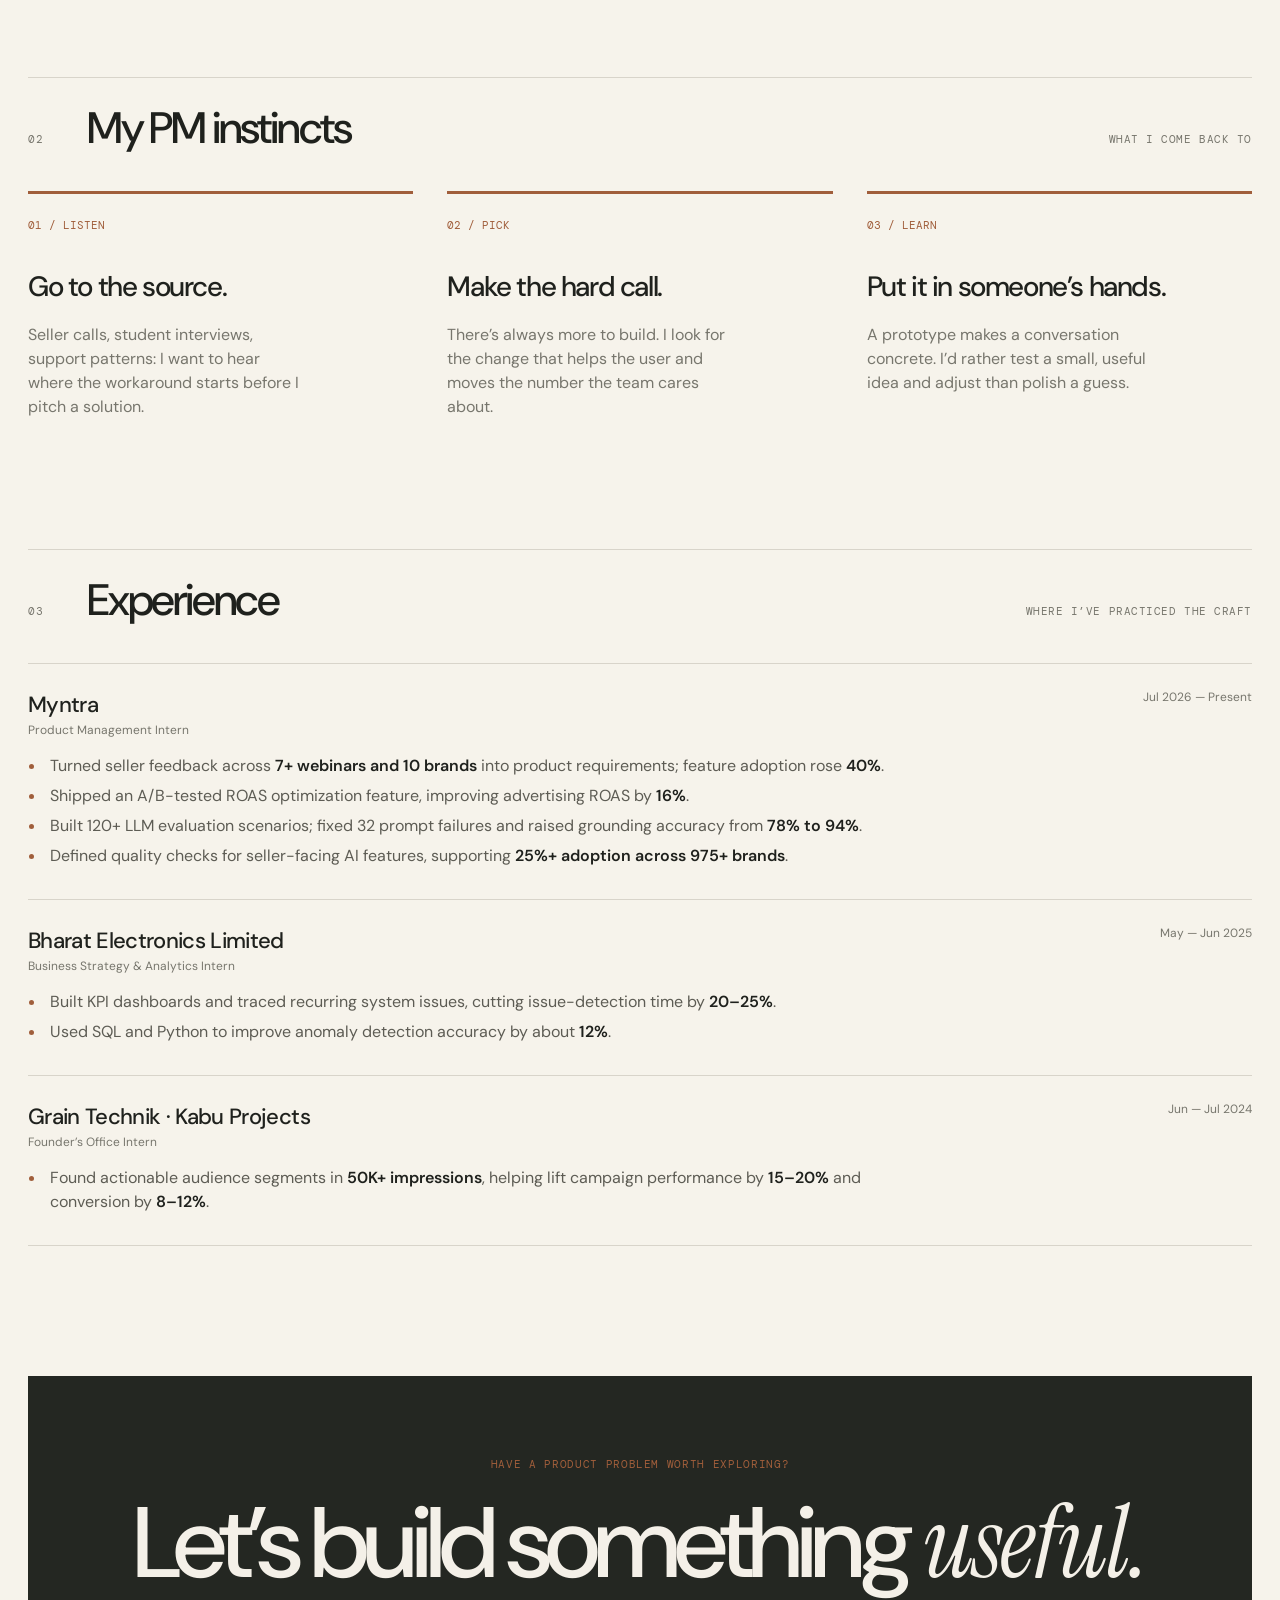
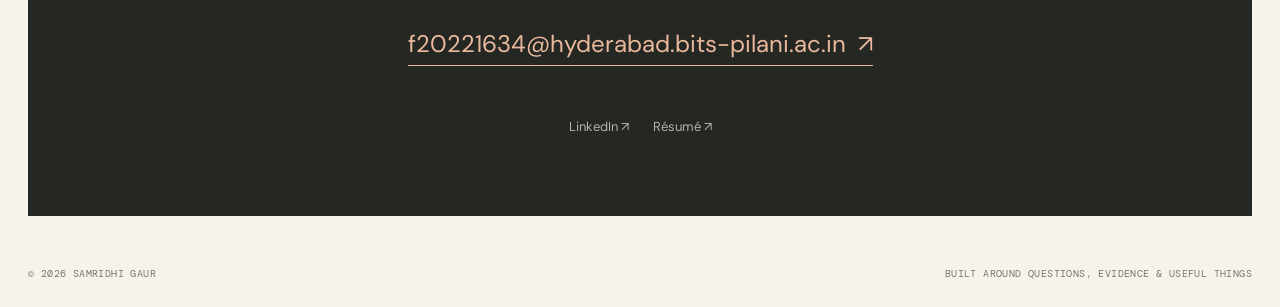
==== commit 51c7636f: "Use provided Myntra demo videos on portfolio" ====
--- a/index.html
+++ b/index.html
@@ -29,7 +29,7 @@
       <h1>Why is this harder than it needs to <em>be?</em></h1>
       <div class="hero-bottom">
         <p class="hero-copy">I’m Samridhi. I like figuring out why something isn’t working, talking to the people closest to it, and making a first version that gives us something real to learn from.</p>
-        <div class="hero-links"><a class="text-link" href="#top">Explore my work <span>↓</span></a><a class="text-link muted" href="about.html">A little about me <span>↗</span></a><a class="text-link muted" href="resume-extract.txt" target="_blank" rel="noreferrer">Résumé <span>↗</span></a></div>
+        <div class="hero-links"><a class="text-link" href="#top">Explore my work <span>↓</span></a><a class="text-link muted" href="about.html">A little about me <span>↗</span></a><a class="text-link muted" href="assets/Samridhi_Gaur_Resume.pdf" target="_blank" rel="noreferrer">Résumé <span>↗</span></a></div>
       </div>
       <article class="hero-product" aria-label="ShareChat Circles featured project" data-open-case="sharechat" role="button" tabindex="0">
         <div class="hero-product-copy"><span class="eyebrow">A product I helped shape</span><strong>ShareChat<br><em>Circles</em></strong><span class="hero-product-cta">Open project <b>↗</b></span></div>
@@ -38,7 +38,7 @@
       <div class="cover-projects" aria-label="Featured product work">
         <a class="cover-project cover-project--myntra" href="#top" data-open-case="myntra">
           <div class="cover-project-copy"><span class="cover-kicker">Fashion · AI · commerce</span><strong>From reel<br>to <em>ready cart.</em></strong><span class="cover-project-link">See MynLens in action <b>↗</b></span></div>
-          <div class="cover-film"><iframe title="MynLens demo video" src="https://drive.google.com/file/d/1u01HY8ynZT72AyUvMCcrLBIAkP3cNx_E/preview" loading="lazy"></iframe><span class="film-stamp">MYNLENS · DEMO</span></div>
+          <div class="cover-film"><video title="MynLens demo video" src="assets/mynlens-demo.mp4" controls playsinline preload="metadata"></video><span class="film-stamp">MYNLENS · DEMO</span></div>
         </a>
         <a class="cover-project cover-project--airline" href="#top" data-open-case="airline">
           <div class="cover-project-copy"><span class="cover-kicker">Revenue management · Optimization</span><strong>Every seat has<br>a <em>price.</em></strong><span class="cover-project-link">Explore seat allocation <b>↗</b></span></div>
@@ -69,7 +69,7 @@
       </div>
     </section>
 
-    <section id="contact" class="contact page-width section-space"><div class="contact-inner"><div class="eyebrow">Have a product problem worth exploring?</div><h2>Let’s build something <em>useful.</em></h2><a class="contact-email" href="mailto:f20221634@hyderabad.bits-pilani.ac.in">f20221634@hyderabad.bits-pilani.ac.in <span>↗</span></a><div class="contact-links"><a href="https://linkedin.com/in/samridhi-gaur-a71750257" target="_blank" rel="noreferrer">LinkedIn ↗</a><a href="resume-extract.txt" target="_blank" rel="noreferrer">Résumé ↗</a></div></div></section>
+    <section id="contact" class="contact page-width section-space"><div class="contact-inner"><div class="eyebrow">Have a product problem worth exploring?</div><h2>Let’s build something <em>useful.</em></h2><a class="contact-email" href="mailto:f20221634@hyderabad.bits-pilani.ac.in">f20221634@hyderabad.bits-pilani.ac.in <span>↗</span></a><div class="contact-links"><a href="https://linkedin.com/in/samridhi-gaur-a71750257" target="_blank" rel="noreferrer">LinkedIn ↗</a><a href="assets/Samridhi_Gaur_Resume.pdf" target="_blank" rel="noreferrer">Résumé ↗</a></div></div></section>
   </main>
 
   <footer class="footer page-width"><span>© 2026 Samridhi Gaur</span><span>Built around questions, evidence & useful things</span></footer>
--- a/styles.css
+++ b/styles.css
@@ -10,3 +10,4 @@
 .experience-card{padding:24px 0 28px;border-top:1px solid var(--line)}.experience-card-head{display:flex;justify-content:space-between;align-items:flex-start;gap:24px;margin-bottom:12px}.experience-card-head h3{font-size:22px;font-weight:500;letter-spacing:-.03em}.experience-card-head p,.experience-card-head>span{font-size:12px;color:var(--muted)}.experience-card ul{margin:0;padding-left:18px;max-width:900px;color:#5d5c54}.experience-card li{padding:3px 0 3px 4px}.experience-card li::marker{color:var(--accent)}.experience-card b{color:var(--ink);font-weight:600}.about-page-top{display:flex;justify-content:space-between;align-items:center;padding-top:40px}.about-main{min-height:calc(100vh - 150px)}.about-intro{display:grid;grid-template-columns:1.4fr .6fr;gap:70px;align-items:end;padding:92px 0 78px}.about-intro h1{font-size:clamp(58px,9vw,112px);margin:20px 0 30px;max-width:850px}.about-intro-copy>p{max-width:650px;font-size:21px;line-height:1.5;color:#626159}.about-note{border-left:1px solid var(--line);padding:4px 0 4px 24px;color:#69685f}.about-note p{font-family:var(--serif);font-size:25px;line-height:1.3;margin-top:14px}.about-details{display:grid;grid-template-columns:1.15fr .85fr;gap:100px;border-top:1px solid var(--line);padding:28px 0 80px}.about-story h2{font-size:clamp(34px,5vw,58px);line-height:1;letter-spacing:-.05em;font-weight:500;margin:24px 0}.about-story>p{max-width:670px;color:#626159;margin-top:16px;font-size:17px}.about-side{padding-top:2px}.about-facts{border-top:1px solid var(--line)}.about-facts div{display:flex;justify-content:space-between;gap:20px;border-bottom:1px solid var(--line);padding:15px 0;font-size:13px}.about-facts span{color:var(--muted)}.about-facts strong{font-weight:500;text-align:right;max-width:250px}.about-extra{border-top:1px solid var(--line);margin-top:48px;padding-top:20px}.about-extra p{font-family:var(--serif);font-size:24px;line-height:1.35;margin-top:14px}.about-end{border-top:1px solid var(--line);padding:25px 0 75px;display:flex;justify-content:space-between;align-items:center}.about-end p{font-size:18px}.about-end .text-link{color:var(--accent);text-decoration:none}.nav a[aria-current=page]{color:var(--accent)}
 @media(max-width:760px){.experience-card-head{display:block}.experience-card-head>span{display:block;margin-top:5px}.about-intro,.about-details{grid-template-columns:1fr;gap:32px}.about-intro{padding:62px 0 50px}.about-intro-copy>p{font-size:18px}.about-note{margin-left:10px}.about-details{padding-bottom:50px}.about-end{align-items:flex-start;gap:18px;flex-direction:column}.about-page-top{padding-top:26px}}
 .about-portrait{margin:0;max-width:360px;justify-self:end;width:100%;position:relative}.about-portrait img{display:block;width:100%;aspect-ratio:4/5;object-fit:cover;object-position:54% 47%;filter:saturate(.84)}.about-portrait figcaption{font:10px var(--mono);text-transform:uppercase;letter-spacing:.04em;color:var(--muted);margin-top:10px}@media(max-width:760px){.about-portrait{max-width:420px;justify-self:start}}
+.about-end>div{display:flex;gap:24px;flex-wrap:wrap}@media(max-width:760px){.about-end>div{gap:18px}}
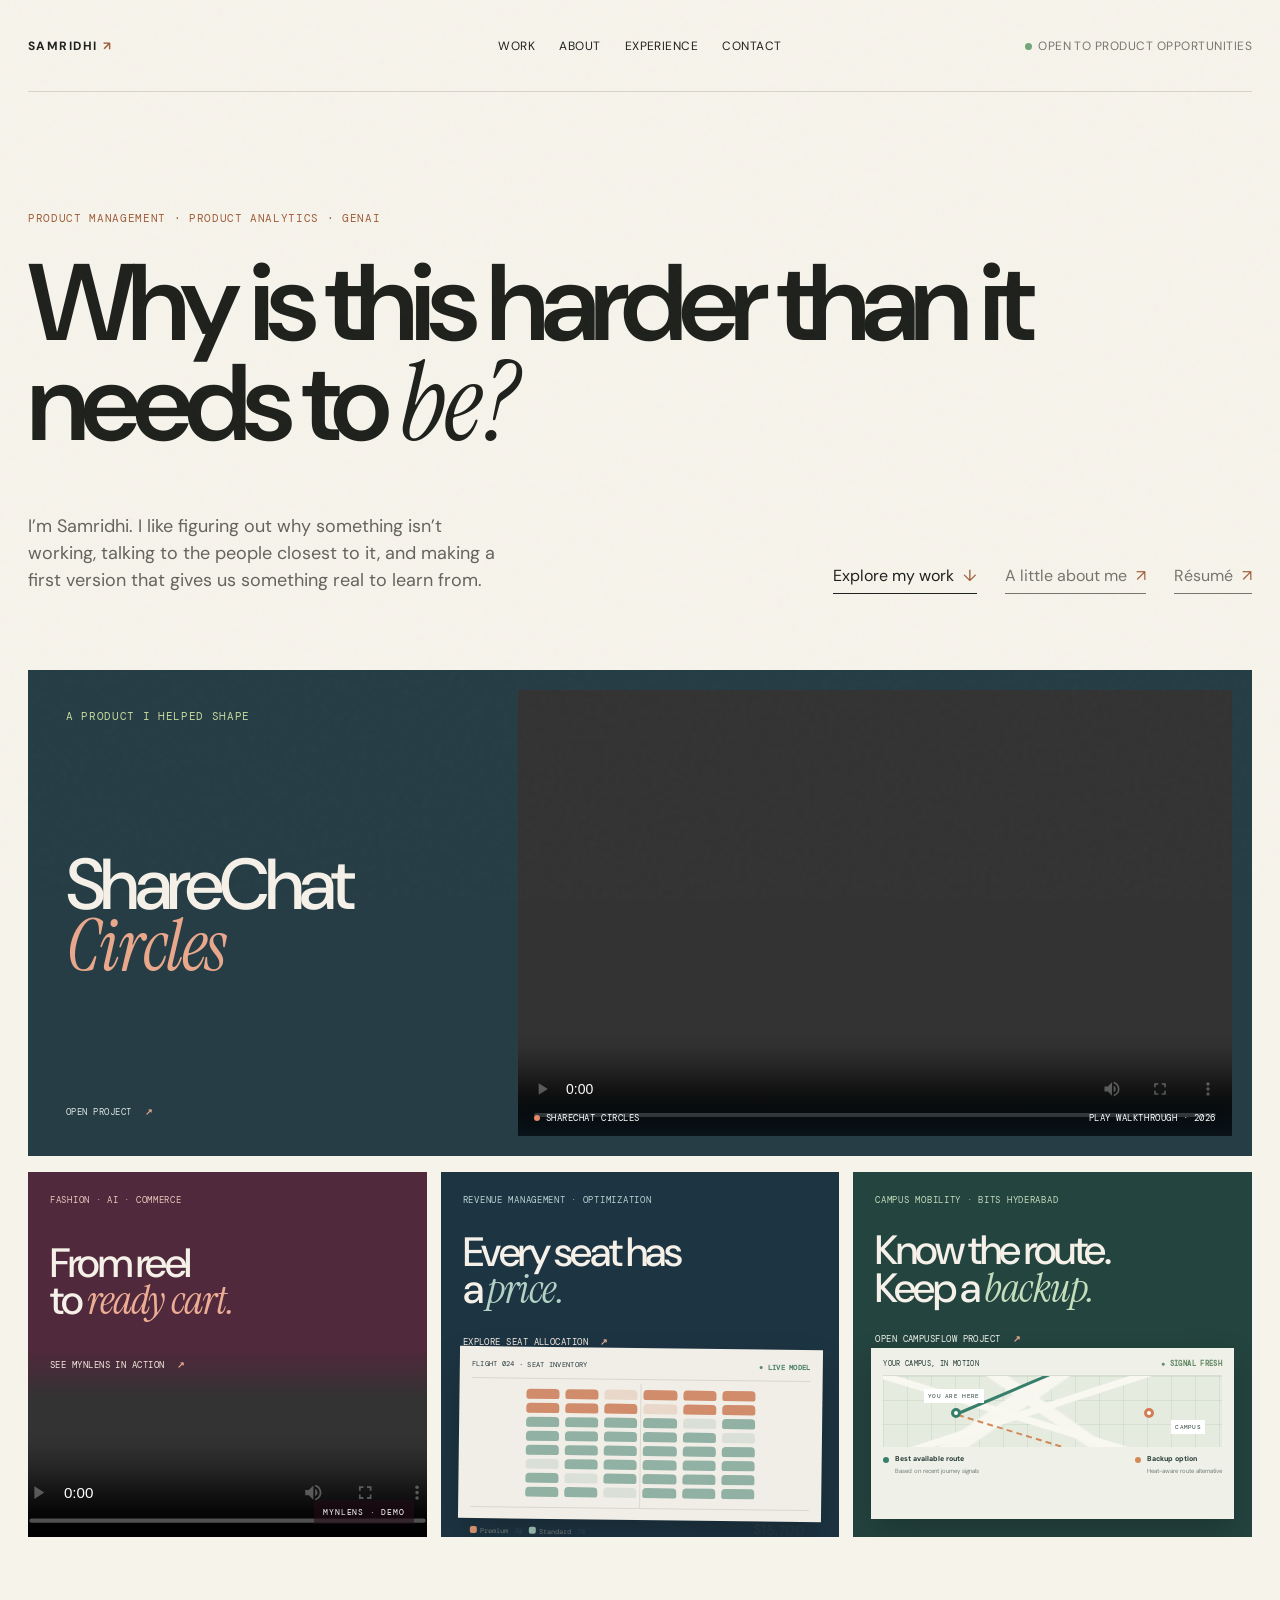
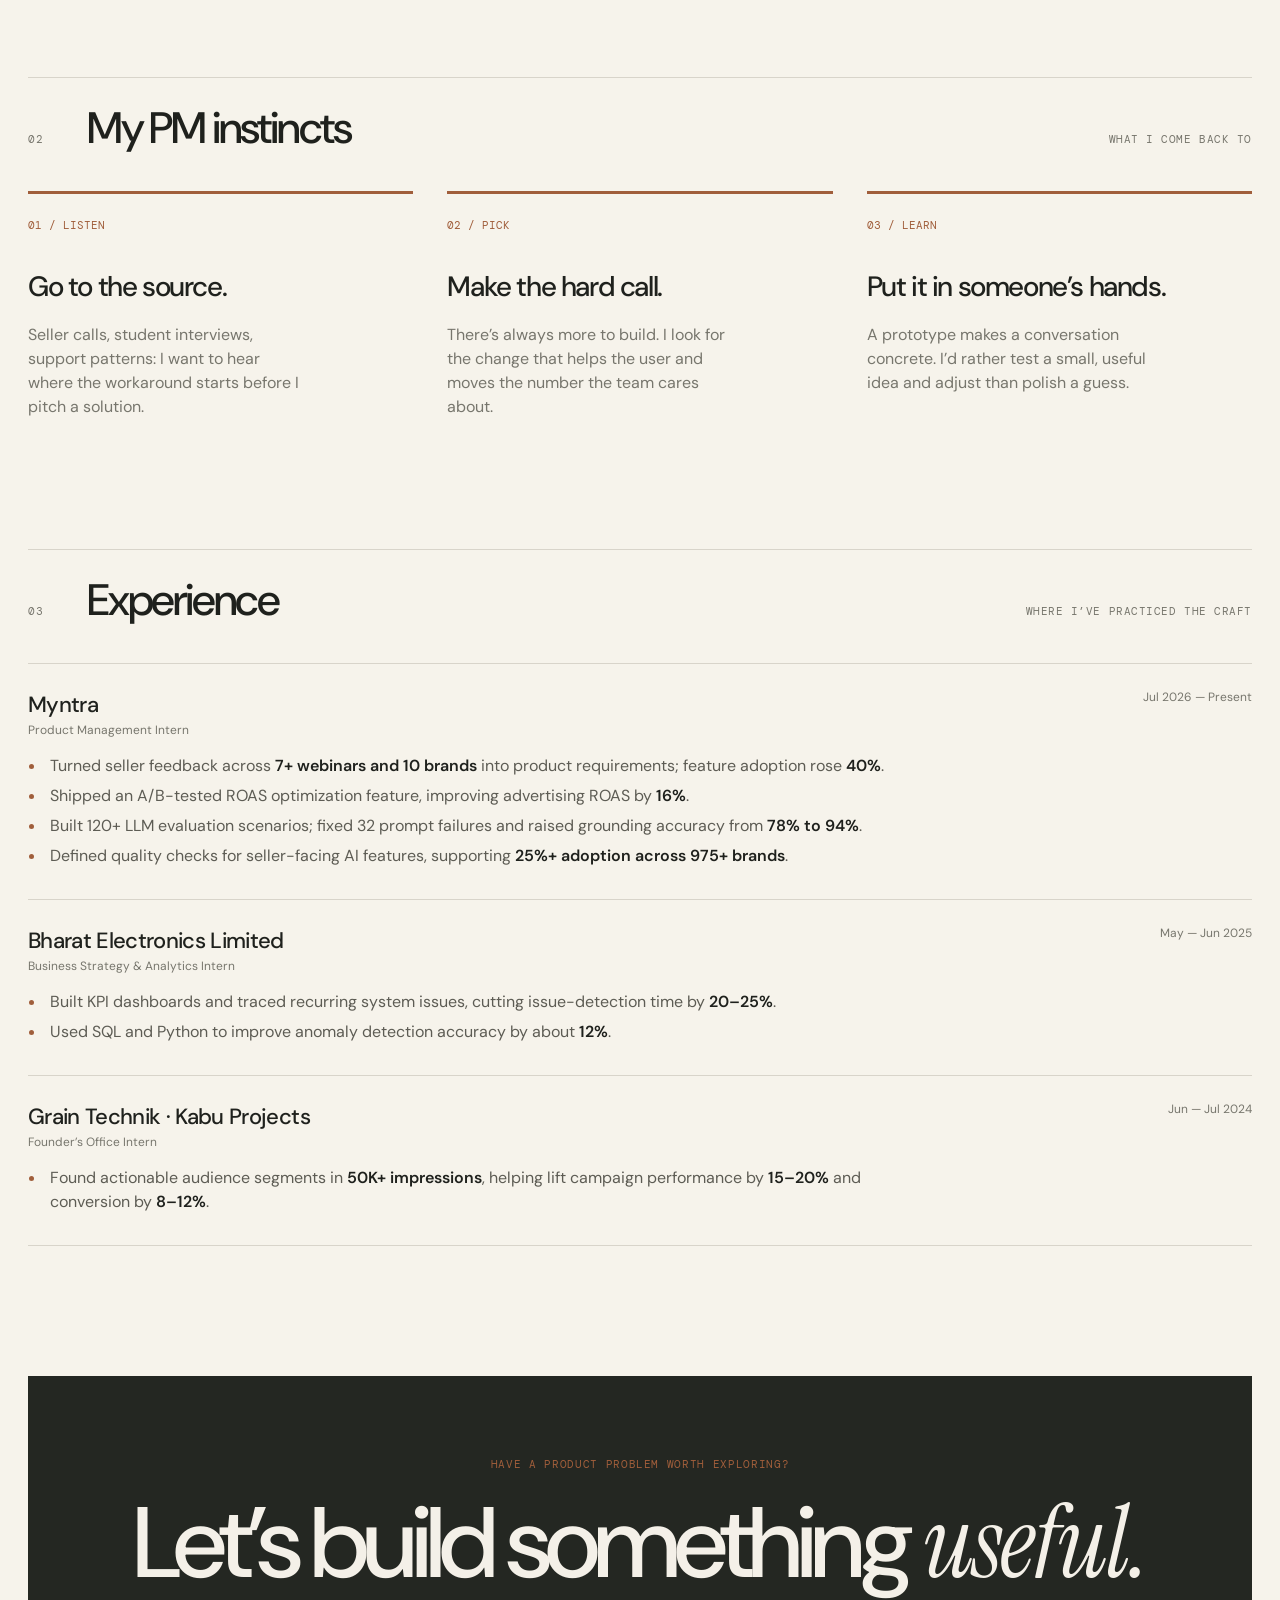
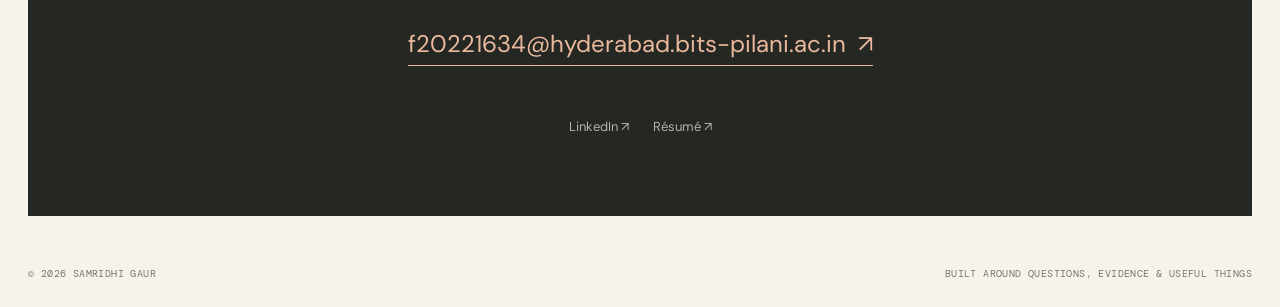
==== commit 2084c459: "Fix cover video playback interaction" ====
--- a/index.html
+++ b/index.html
@@ -36,18 +36,18 @@
         <div class="hero-product-window"><video class="sharechat-film" src="assets/sharechat-circles-walkthrough.mp4" controls playsinline preload="metadata" aria-label="ShareChat Circles prototype walkthrough"></video><div class="hero-film-caption"><span><i></i>ShareChat Circles</span><span>Play walkthrough · 2026</span></div></div>
       </article>
       <div class="cover-projects" aria-label="Featured product work">
-        <a class="cover-project cover-project--myntra" href="#top" data-open-case="myntra">
+        <div class="cover-project cover-project--myntra" data-open-case="myntra">
           <div class="cover-project-copy"><span class="cover-kicker">Fashion · AI · commerce</span><strong>From reel<br>to <em>ready cart.</em></strong><span class="cover-project-link">See MynLens in action <b>↗</b></span></div>
           <div class="cover-film"><video title="MynLens demo video" src="assets/mynlens-demo.mp4" controls playsinline preload="metadata"></video><span class="film-stamp">MYNLENS · DEMO</span></div>
-        </a>
-        <a class="cover-project cover-project--airline" href="#top" data-open-case="airline">
+        </div>
+        <div class="cover-project cover-project--airline" data-open-case="airline">
           <div class="cover-project-copy"><span class="cover-kicker">Revenue management · Optimization</span><strong>Every seat has<br>a <em>price.</em></strong><span class="cover-project-link">Explore seat allocation <b>↗</b></span></div>
           <div class="airline-cover-ui" aria-hidden="true"><div class="airline-ui-top"><span>FLIGHT 024 · SEAT INVENTORY</span><b>● LIVE MODEL</b></div><div class="aircraft-map"><div class="plane-spine"></div><div class="seat-map" id="cover-seat-map"></div></div><div class="airline-ui-bottom"><span><i class="seat-key seat-key--premium"></i>Premium <b>30</b></span><span><i class="seat-key seat-key--standard"></i>Standard <b>70</b></span><strong>$15,700 <small>modeled yield</small></strong></div></div>
-        </a>
-        <a class="cover-project cover-project--campusflow" href="#" data-open-case="campusflow" aria-label="Open the CampusFlow project details">
+        </div>
+        <div class="cover-project cover-project--campusflow" data-open-case="campusflow" role="button" tabindex="0" aria-label="Open the CampusFlow project details">
           <div class="cover-project-copy"><span class="cover-kicker">Campus mobility · BITS Hyderabad</span><strong>Know the route.<br>Keep a <em>backup.</em></strong><span class="cover-project-link">Open CampusFlow project <b>↗</b></span></div>
           <div class="campus-cover-ui" aria-hidden="true"><div class="campus-ui-header"><span>YOUR CAMPUS, IN MOTION</span><b>● SIGNAL FRESH</b></div><div class="campus-map"><div class="map-road map-road--one"></div><div class="map-road map-road--two"></div><div class="route-line route-line--main"></div><div class="route-line route-line--backup"></div><i class="map-stop map-stop--start"></i><i class="map-stop map-stop--end"></i><span class="map-pin-label">YOU ARE HERE</span><span class="map-destination">CAMPUS</span></div><div class="campus-route-options"><span><i class="route-dot route-dot--main"></i><b>Best available route</b><small>Based on recent journey signals</small></span><span><i class="route-dot route-dot--backup"></i><b>Backup option</b><small>Heat-aware route alternative</small></span></div></div>
-        </a>
+        </div>
       </div>
     </section>
 
--- a/styles.css
+++ b/styles.css
@@ -11,3 +11,4 @@
 @media(max-width:760px){.experience-card-head{display:block}.experience-card-head>span{display:block;margin-top:5px}.about-intro,.about-details{grid-template-columns:1fr;gap:32px}.about-intro{padding:62px 0 50px}.about-intro-copy>p{font-size:18px}.about-note{margin-left:10px}.about-details{padding-bottom:50px}.about-end{align-items:flex-start;gap:18px;flex-direction:column}.about-page-top{padding-top:26px}}
 .about-portrait{margin:0;max-width:360px;justify-self:end;width:100%;position:relative}.about-portrait img{display:block;width:100%;aspect-ratio:4/5;object-fit:cover;object-position:54% 47%;filter:saturate(.84)}.about-portrait figcaption{font:10px var(--mono);text-transform:uppercase;letter-spacing:.04em;color:var(--muted);margin-top:10px}@media(max-width:760px){.about-portrait{max-width:420px;justify-self:start}}
 .about-end>div{display:flex;gap:24px;flex-wrap:wrap}@media(max-width:760px){.about-end>div{gap:18px}}
+.cover-film video{display:block;width:100%;height:100%;object-fit:cover;transform:scale(1.08);position:relative;z-index:1}.cover-film .film-stamp{z-index:3;pointer-events:none}.cover-project{cursor:pointer}
